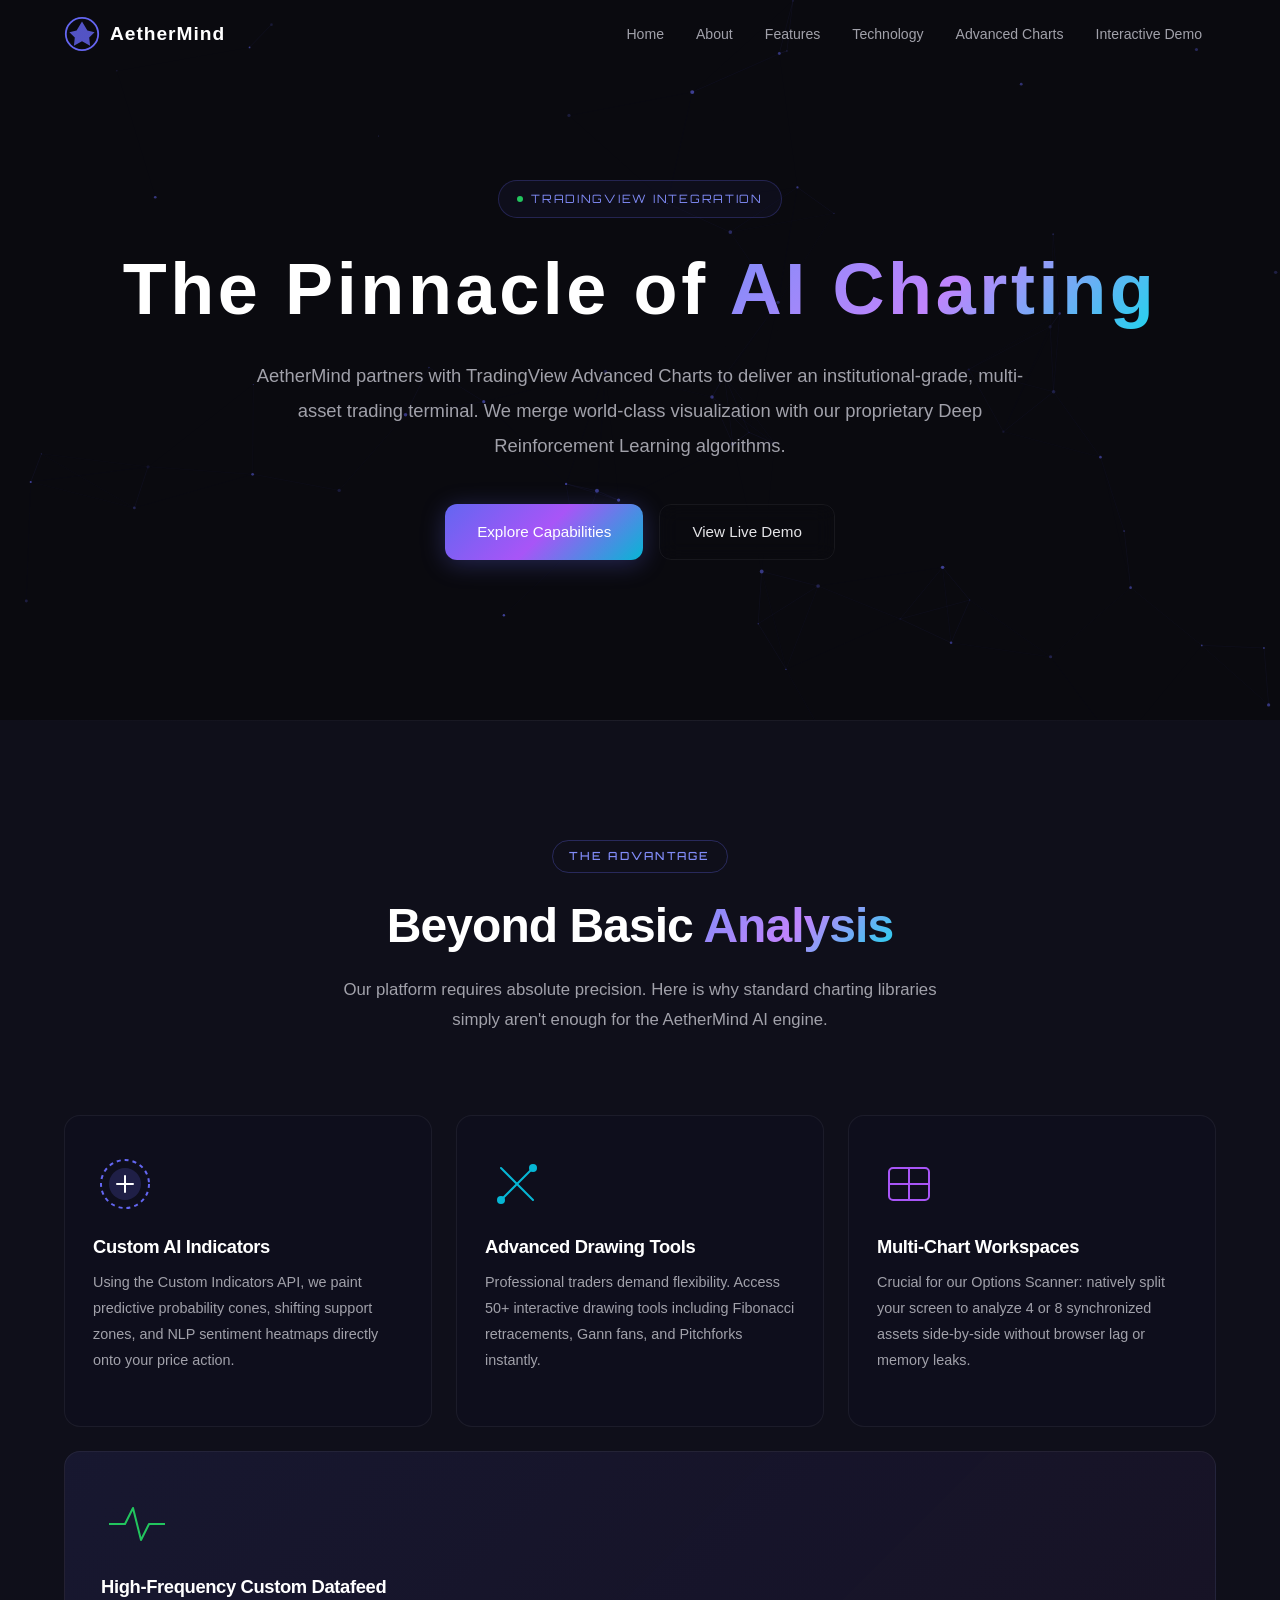
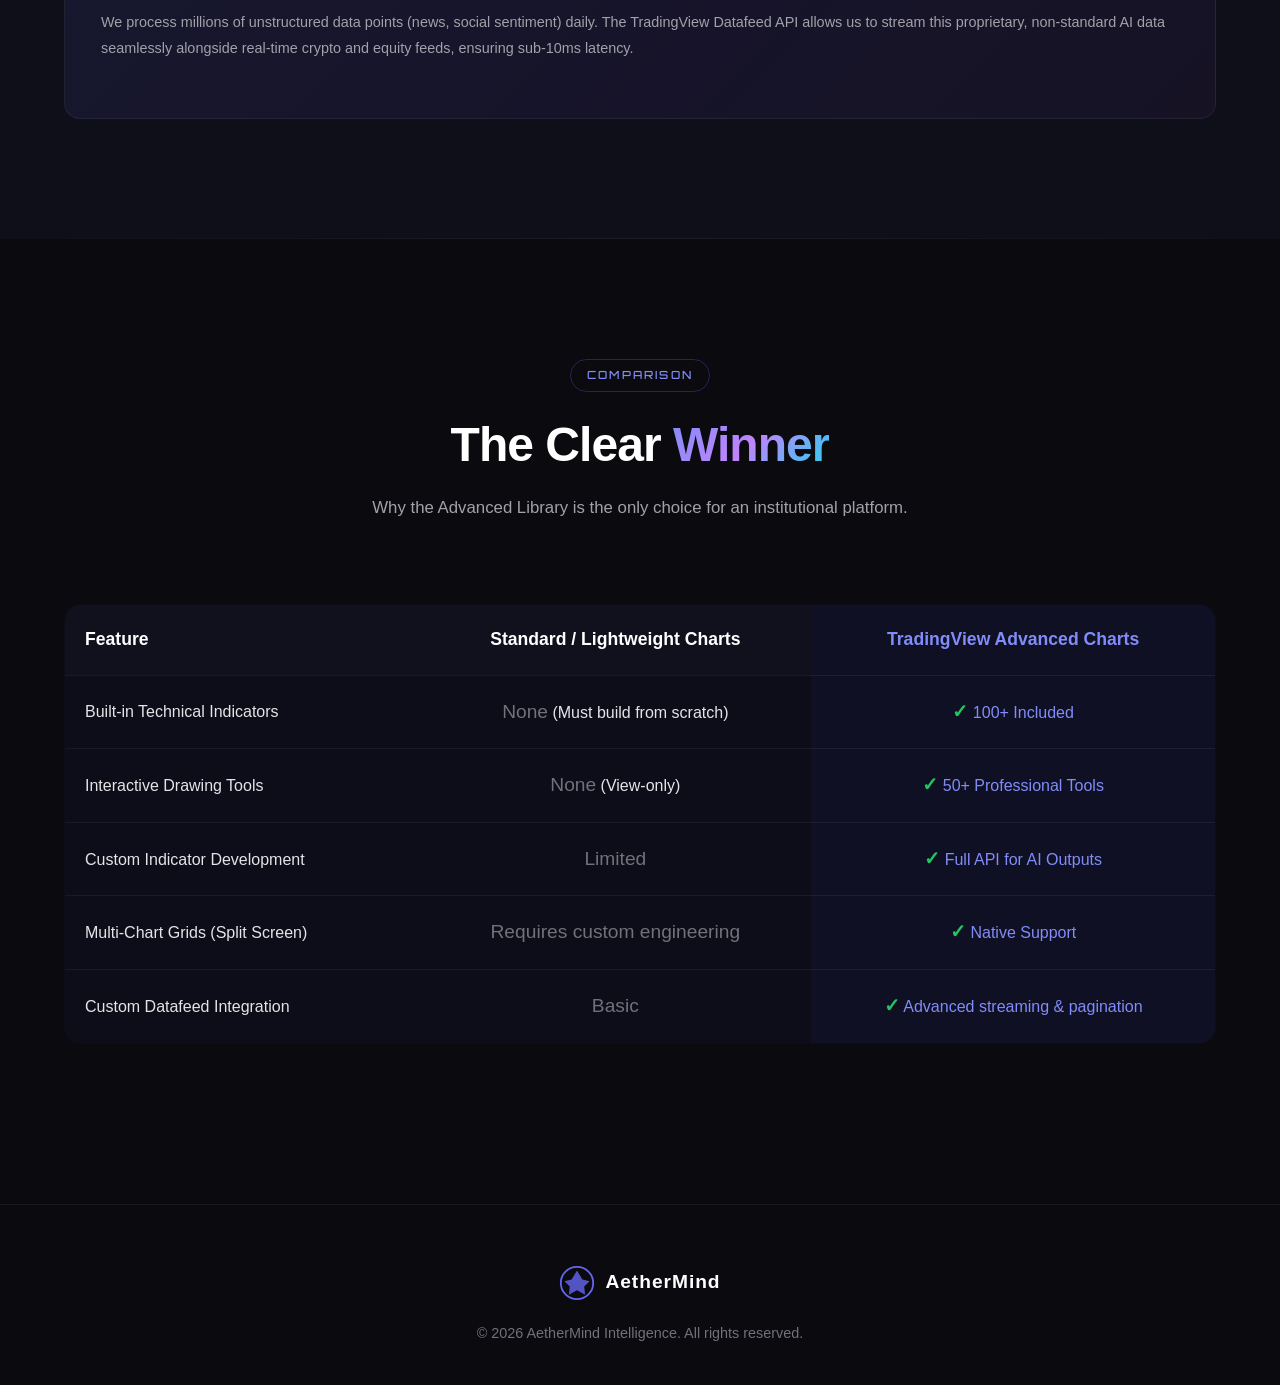
==== advanced-charts.html @ 01a62f2c "feat: add Advanced Charts page with TradingView integration details and feature comparison table" ====
<!DOCTYPE html>
<html lang="en">
<head>
    <meta charset="UTF-8">
    <meta name="viewport" content="width=device-width, initial-scale=1.0">
    <title>Advanced Charts - AetherMind</title>
    <meta name="description" content="Discover why AetherMind integrates TradingView Advanced Charts to deliver unparalleled AI-driven quantitative trading insights.">
    <link rel="preconnect" href="https://fonts.googleapis.com">
    <link rel="preconnect" href="https://fonts.gstatic.com" crossorigin>
    <link href="https://fonts.googleapis.com/css2?family=Inter:wght@300;400;500;600;700;900&family=Orbitron:wght@400;500;700;900&display=swap" rel="stylesheet">
    <link rel="stylesheet" href="style.css">
    <link rel="icon" type="image/svg+xml" href="favicon.svg">
    <style>
        /* Specific styles for this page */
        .comparison-table {
            width: 100%;
            border-collapse: collapse;
            margin-top: 40px;
            background: var(--color-bg-card);
            border: 1px solid var(--color-border);
            border-radius: var(--radius-lg);
            overflow: hidden;
        }
        
        .comparison-table th, .comparison-table td {
            padding: 20px;
            text-align: left;
            border-bottom: 1px solid var(--color-border);
        }

        .comparison-table th {
            background: rgba(255,255,255,0.02);
            font-size: 1.1rem;
            color: white;
            font-weight: 600;
        }

        .comparison-table th:not(:first-child) {
            text-align: center;
        }

        .comparison-table td:not(:first-child) {
            text-align: center;
            font-weight: 500;
        }

        .comparison-table tr:last-child td {
            border-bottom: none;
        }

        .comparison-table .highlight-col {
            background: rgba(99, 102, 241, 0.05);
            color: var(--color-primary-light);
        }

        .check-icon {
            color: var(--color-green);
            font-size: 1.2rem;
            font-weight: bold;
        }
        
        .cross-icon {
            color: var(--color-text-muted);
            font-size: 1.2rem;
        }
    </style>
</head>

<body>
    <!-- Background Canvas -->
    <canvas id="bgCanvas"></canvas>

    <!-- Navigation -->
    <nav class="navbar" id="navbar">
        <div class="nav-container">
            <a href="en.html" class="nav-logo" id="nav-logo">
                <div class="logo-icon">
                    <svg viewBox="0 0 40 40" fill="none" xmlns="http://www.w3.org/2000/svg">
                        <circle cx="20" cy="20" r="18" stroke="url(#logoGrad)" stroke-width="2" />
                        <path d="M20 6 L26 16 L34 18 L28 24 L29 33 L20 28 L11 33 L12 24 L6 18 L14 16 Z" fill="url(#logoGrad)" opacity="0.8" />
                        <defs>
                            <linearGradient id="logoGrad" x1="0" y1="0" x2="40" y2="40">
                                <stop offset="0%" stop-color="#6366f1" />
                                <stop offset="50%" stop-color="#a855f7" />
                                <stop offset="100%" stop-color="#06b6d4" />
                            </linearGradient>
                        </defs>
                    </svg>
                </div>
                <span class="logo-text">AetherMind</span>
            </a>
            <ul class="nav-links" id="nav-links">
                <li><a href="en.html#hero" class="nav-link">Home</a></li>
                <li><a href="en.html#about" class="nav-link">About</a></li>
                <li><a href="en.html#features" class="nav-link">Features</a></li>
                <li><a href="en.html#technology" class="nav-link">Technology</a></li>
                <li><a href="advanced-charts.html" class="nav-link active">Advanced Charts</a></li>
                <li><a href="demo.html" class="nav-link">Interactive Demo</a></li>
            </ul>
        </div>
    </nav>

    <!-- Hero Section -->
    <section class="hero" id="hero" style="min-height: 80vh; padding-top: 160px; text-align: center; flex-direction: column; justify-content: center;">
        <div class="container">
            <div class="hero-badge" style="margin: 0 auto 32px auto;">
                <span class="badge-dot"></span>
                TradingView Integration
            </div>
            <h1 class="hero-title" style="margin-bottom: 30px;">
                <span class="title-line">The Pinnacle of <span class="text-gradient">AI Charting</span></span>
            </h1>
            <p class="hero-description" style="max-width: 800px; margin: 0 auto 40px auto; font-size: 1.15rem;">
                AetherMind partners with TradingView Advanced Charts to deliver an institutional-grade, multi-asset trading terminal. We merge world-class visualization with our proprietary Deep Reinforcement Learning algorithms.
            </p>
            <div class="hero-actions" style="justify-content: center;">
                <a href="#benefits" class="btn btn-primary">
                    <span>Explore Capabilities</span>
                </a>
                <a href="demo.html" class="btn btn-outline">
                    View Live Demo
                </a>
            </div>
        </div>
    </section>

    <!-- Core Advantages Grid -->
    <section class="section section-dark" id="benefits">
        <div class="container">
            <div class="section-header">
                <span class="section-tag">THE ADVANTAGE</span>
                <h2 class="section-title">Beyond Basic <span class="text-gradient">Analysis</span></h2>
                <p class="section-subtitle">
                    Our platform requires absolute precision. Here is why standard charting libraries simply aren't enough for the AetherMind AI engine.
                </p>
            </div>
            <div class="features-grid">
                <div class="feature-card">
                    <div class="feature-icon">
                        <svg viewBox="0 0 64 64" fill="none"><circle cx="32" cy="32" r="24" stroke="#6366f1" stroke-width="2" stroke-dasharray="4 4" /><circle cx="32" cy="32" r="16" fill="rgba(99,102,241,0.2)" /><path d="M24 32h16m-8-8v16" stroke="#fff" stroke-width="2" stroke-linecap="round"/></svg>
                    </div>
                    <h3>Custom AI Indicators</h3>
                    <p>Using the Custom Indicators API, we paint predictive probability cones, shifting support zones, and NLP sentiment heatmaps directly onto your price action.</p>
                </div>
                <div class="feature-card">
                    <div class="feature-icon">
                        <svg viewBox="0 0 64 64" fill="none"><path d="M16 48L48 16M16 16l32 32" stroke="#06b6d4" stroke-width="2" stroke-linecap="round"/><circle cx="16" cy="48" r="4" fill="#06b6d4"/><circle cx="48" cy="16" r="4" fill="#06b6d4"/></svg>
                    </div>
                    <h3>Advanced Drawing Tools</h3>
                    <p>Professional traders demand flexibility. Access 50+ interactive drawing tools including Fibonacci retracements, Gann fans, and Pitchforks instantly.</p>
                </div>
                <div class="feature-card">
                    <div class="feature-icon">
                        <svg viewBox="0 0 64 64" fill="none"><rect x="12" y="16" width="40" height="32" rx="4" stroke="#a855f7" stroke-width="2"/><path d="M32 16v32M12 32h40" stroke="#a855f7" stroke-width="2"/></svg>
                    </div>
                    <h3>Multi-Chart Workspaces</h3>
                    <p>Crucial for our Options Scanner: natively split your screen to analyze 4 or 8 synchronized assets side-by-side without browser lag or memory leaks.</p>
                </div>
                <div class="feature-card feature-large" style="grid-column: span 3; display: flex; flex-direction: row; gap: 40px; align-items: center;">
                    <div style="flex: 1;">
                        <div class="feature-icon" style="margin-bottom: 20px;">
                            <svg viewBox="0 0 64 64" fill="none"><path d="M8 32h16l8-16 8 32 8-16h16" stroke="#22c55e" stroke-width="2" stroke-linejoin="round"/></svg>
                        </div>
                        <h3>High-Frequency Custom Datafeed</h3>
                        <p>We process millions of unstructured data points (news, social sentiment) daily. The TradingView Datafeed API allows us to stream this proprietary, non-standard AI data seamlessly alongside real-time crypto and equity feeds, ensuring sub-10ms latency.</p>
                    </div>
                </div>
            </div>
        </div>
    </section>

    <!-- Comparison Section -->
    <section class="section" id="comparison">
        <div class="container">
            <div class="section-header">
                <span class="section-tag">COMPARISON</span>
                <h2 class="section-title">The Clear <span class="text-gradient">Winner</span></h2>
                <p class="section-subtitle">
                    Why the Advanced Library is the only choice for an institutional platform.
                </p>
            </div>
            
            <table class="comparison-table">
                <thead>
                    <tr>
                        <th>Feature</th>
                        <th>Standard / Lightweight Charts</th>
                        <th class="highlight-col">TradingView Advanced Charts</th>
                    </tr>
                </thead>
                <tbody>
                    <tr>
                        <td>Built-in Technical Indicators</td>
                        <td><span class="cross-icon">None</span> (Must build from scratch)</td>
                        <td class="highlight-col"><span class="check-icon">✓</span> 100+ Included</td>
                    </tr>
                    <tr>
                        <td>Interactive Drawing Tools</td>
                        <td><span class="cross-icon">None</span> (View-only)</td>
                        <td class="highlight-col"><span class="check-icon">✓</span> 50+ Professional Tools</td>
                    </tr>
                    <tr>
                        <td>Custom Indicator Development</td>
                        <td><span class="cross-icon">Limited</span></td>
                        <td class="highlight-col"><span class="check-icon">✓</span> Full API for AI Outputs</td>
                    </tr>
                    <tr>
                        <td>Multi-Chart Grids (Split Screen)</td>
                        <td><span class="cross-icon">Requires custom engineering</span></td>
                        <td class="highlight-col"><span class="check-icon">✓</span> Native Support</td>
                    </tr>
                    <tr>
                        <td>Custom Datafeed Integration</td>
                        <td><span class="cross-icon">Basic</span></td>
                        <td class="highlight-col"><span class="check-icon">✓</span> Advanced streaming & pagination</td>
                    </tr>
                </tbody>
            </table>
        </div>
    </section>

    <!-- Footer -->
    <footer class="footer" id="footer" style="padding-top: 60px; padding-bottom: 40px; border-top: 1px solid var(--color-border); margin-top: 40px;">
        <div class="container" style="text-align: center;">
            <div class="nav-logo" style="justify-content: center; margin-bottom: 20px;">
                <div class="logo-icon">
                    <svg viewBox="0 0 40 40" fill="none" xmlns="http://www.w3.org/2000/svg">
                        <circle cx="20" cy="20" r="18" stroke="url(#logoGrad)" stroke-width="2" />
                        <path d="M20 6 L26 16 L34 18 L28 24 L29 33 L20 28 L11 33 L12 24 L6 18 L14 16 Z" fill="url(#logoGrad)" opacity="0.8" />
                    </svg>
                </div>
                <span class="logo-text">AetherMind</span>
            </div>
            <p style="color: var(--color-text-muted); font-size: 0.9rem;">&copy; 2026 AetherMind Intelligence. All rights reserved.</p>
        </div>
    </footer>

    <script src="script.js"></script>
</body>
</html>
---- style.css ----
/* ==========================================
   天衍智投 - TianYan AI Trading Platform
   Design System & Styles
   ========================================== */

/* === CSS Custom Properties === */
:root {
    --color-bg: #0a0a0f;
    --color-bg-secondary: #0f0f1a;
    --color-bg-card: rgba(15, 15, 30, 0.7);
    --color-bg-card-hover: rgba(25, 25, 50, 0.8);
    --color-surface: rgba(255, 255, 255, 0.03);
    --color-border: rgba(255, 255, 255, 0.06);
    --color-border-hover: rgba(255, 255, 255, 0.12);
    --color-text: #e4e4e7;
    --color-text-secondary: #a1a1aa;
    --color-text-muted: #71717a;
    --color-primary: #6366f1;
    --color-primary-light: #818cf8;
    --color-accent: #a855f7;
    --color-cyan: #06b6d4;
    --color-green: #22c55e;
    --color-red: #ef4444;
    --color-amber: #f59e0b;
    --gradient-primary: linear-gradient(135deg, #6366f1, #a855f7, #06b6d4);
    --gradient-text: linear-gradient(135deg, #818cf8, #c084fc, #22d3ee);
    --gradient-card: linear-gradient(135deg, rgba(99, 102, 241, 0.1), rgba(168, 85, 247, 0.05));
    --shadow-sm: 0 2px 8px rgba(0, 0, 0, 0.3);
    --shadow-md: 0 8px 32px rgba(0, 0, 0, 0.4);
    --shadow-lg: 0 16px 64px rgba(0, 0, 0, 0.5);
    --shadow-glow: 0 0 40px rgba(99, 102, 241, 0.15);
    --radius-sm: 8px;
    --radius-md: 12px;
    --radius-lg: 16px;
    --radius-xl: 24px;
    --font-sans: 'Noto Sans SC', -apple-system, BlinkMacSystemFont, sans-serif;
    --font-mono: 'Orbitron', 'Courier New', monospace;
    --transition-fast: 0.2s cubic-bezier(0.4, 0, 0.2, 1);
    --transition-base: 0.3s cubic-bezier(0.4, 0, 0.2, 1);
    --transition-slow: 0.5s cubic-bezier(0.4, 0, 0.2, 1);
}

/* === Reset & Base === */
*, *::before, *::after {
    margin: 0;
    padding: 0;
    box-sizing: border-box;
}

html {
    scroll-behavior: smooth;
    font-size: 16px;
    scroll-padding-top: 80px;
}

body {
    font-family: var(--font-sans);
    background-color: var(--color-bg);
    color: var(--color-text);
    line-height: 1.7;
    overflow-x: hidden;
    -webkit-font-smoothing: antialiased;
    -moz-osx-font-smoothing: grayscale;
}

::selection {
    background: rgba(99, 102, 241, 0.3);
    color: white;
}

/* === Background Canvas === */
#bgCanvas {
    position: fixed;
    top: 0;
    left: 0;
    width: 100%;
    height: 100%;
    z-index: 0;
    pointer-events: none;
}

/* === Typography === */
h1, h2, h3, h4 {
    font-weight: 700;
    line-height: 1.2;
    letter-spacing: -0.02em;
}

.text-gradient {
    background: var(--gradient-text);
    -webkit-background-clip: text;
    -webkit-text-fill-color: transparent;
    background-clip: text;
}

/* === Layout === */
.container {
    max-width: 1200px;
    margin: 0 auto;
    padding: 0 24px;
}

.section {
    position: relative;
    padding: 120px 0;
    z-index: 1;
}

.section-dark {
    background: var(--color-bg-secondary);
}

.section-dark::before {
    content: '';
    position: absolute;
    top: 0;
    left: 0;
    right: 0;
    height: 1px;
    background: linear-gradient(90deg, transparent, var(--color-border), transparent);
}

.section-dark::after {
    content: '';
    position: absolute;
    bottom: 0;
    left: 0;
    right: 0;
    height: 1px;
    background: linear-gradient(90deg, transparent, var(--color-border), transparent);
}

/* === Section Header === */
.section-header {
    text-align: center;
    margin-bottom: 80px;
}

.section-tag {
    display: inline-block;
    font-family: var(--font-mono);
    font-size: 0.7rem;
    font-weight: 500;
    letter-spacing: 0.2em;
    color: var(--color-primary-light);
    padding: 6px 16px;
    border: 1px solid rgba(99, 102, 241, 0.3);
    border-radius: 100px;
    margin-bottom: 24px;
    text-transform: uppercase;
}

.section-title {
    font-size: clamp(2rem, 4vw, 3rem);
    margin-bottom: 20px;
    color: white;
}

.section-subtitle {
    font-size: 1.05rem;
    color: var(--color-text-secondary);
    max-width: 640px;
    margin: 0 auto;
    line-height: 1.8;
}

/* === Buttons === */
.btn {
    display: inline-flex;
    align-items: center;
    gap: 8px;
    padding: 14px 32px;
    border-radius: var(--radius-md);
    font-size: 0.95rem;
    font-weight: 500;
    font-family: var(--font-sans);
    cursor: pointer;
    transition: all var(--transition-base);
    text-decoration: none;
    border: none;
    position: relative;
    overflow: hidden;
}

.btn-primary {
    background: var(--gradient-primary);
    color: white;
    box-shadow: 0 4px 24px rgba(99, 102, 241, 0.3);
}

.btn-primary:hover {
    transform: translateY(-2px);
    box-shadow: 0 8px 32px rgba(99, 102, 241, 0.4);
}

.btn-primary::after {
    content: '';
    position: absolute;
    inset: 0;
    background: linear-gradient(135deg, rgba(255,255,255,0.1), transparent);
    opacity: 0;
    transition: opacity var(--transition-fast);
}

.btn-primary:hover::after {
    opacity: 1;
}

.btn-outline {
    background: transparent;
    color: var(--color-text);
    border: 1px solid var(--color-border);
    backdrop-filter: blur(10px);
}

.btn-outline:hover {
    border-color: var(--color-primary);
    color: var(--color-primary-light);
    background: rgba(99, 102, 241, 0.05);
    transform: translateY(-2px);
}

.btn-full {
    width: 100%;
    justify-content: center;
}

/* === Navigation === */
.navbar {
    position: fixed;
    top: 0;
    left: 0;
    right: 0;
    z-index: 1000;
    padding: 16px 0;
    transition: all var(--transition-base);
}

.navbar.scrolled {
    background: rgba(10, 10, 15, 0.85);
    backdrop-filter: blur(20px) saturate(180%);
    border-bottom: 1px solid var(--color-border);
    padding: 10px 0;
}

.nav-container {
    max-width: 1200px;
    margin: 0 auto;
    padding: 0 24px;
    display: flex;
    align-items: center;
    justify-content: space-between;
}

.nav-logo {
    display: flex;
    align-items: center;
    gap: 10px;
    text-decoration: none;
    color: white;
}

.logo-icon {
    width: 36px;
    height: 36px;
}

.logo-icon svg {
    width: 100%;
    height: 100%;
}

.logo-text {
    font-size: 1.2rem;
    font-weight: 700;
    letter-spacing: 0.05em;
}

.nav-links {
    display: flex;
    list-style: none;
    gap: 4px;
}

.nav-link {
    color: var(--color-text-secondary);
    text-decoration: none;
    font-size: 0.88rem;
    font-weight: 400;
    padding: 8px 14px;
    border-radius: var(--radius-sm);
    transition: all var(--transition-fast);
}

.nav-link:hover,
.nav-link.active {
    color: white;
    background: rgba(255, 255, 255, 0.05);
}

.lang-switch {
    font-weight: 600 !important;
    color: var(--color-primary-light) !important;
    border: 1px solid rgba(99, 102, 241, 0.3) !important;
    border-radius: 6px !important;
    padding: 4px 12px !important;
    font-size: 0.82rem !important;
}

.lang-switch:hover {
    background: rgba(99, 102, 241, 0.15) !important;
    border-color: var(--color-primary) !important;
}

.nav-toggle {
    display: none;
    flex-direction: column;
    gap: 5px;
    background: none;
    border: none;
    cursor: pointer;
    padding: 8px;
}

.nav-toggle span {
    display: block;
    width: 22px;
    height: 2px;
    background: var(--color-text);
    border-radius: 2px;
    transition: all var(--transition-fast);
}

/* === Hero Section === */
.hero {
    position: relative;
    min-height: 100vh;
    display: flex;
    align-items: center;
    justify-content: center;
    padding: 120px 24px 80px;
    z-index: 1;
    gap: 60px;
    max-width: 1200px;
    margin: 0 auto;
}

.hero-content {
    flex: 1;
    max-width: 640px;
}

.hero-badge {
    display: inline-flex;
    align-items: center;
    gap: 8px;
    font-family: var(--font-mono);
    font-size: 0.72rem;
    letter-spacing: 0.15em;
    color: var(--color-primary-light);
    padding: 8px 18px;
    border: 1px solid rgba(99, 102, 241, 0.25);
    border-radius: 100px;
    margin-bottom: 32px;
    background: rgba(99, 102, 241, 0.05);
    text-transform: uppercase;
}

.badge-dot {
    width: 6px;
    height: 6px;
    border-radius: 50%;
    background: var(--color-green);
    animation: pulse 2s ease-in-out infinite;
}

@keyframes pulse {
    0%, 100% { opacity: 1; }
    50% { opacity: 0.3; }
}

.hero-title {
    margin-bottom: 24px;
}

.title-line {
    display: block;
    font-size: clamp(2.8rem, 6vw, 4.5rem);
    font-weight: 900;
    color: white;
    letter-spacing: 0.05em;
    line-height: 1.1;
}

.title-sub {
    display: block;
    font-size: clamp(1rem, 2.5vw, 1.4rem);
    font-weight: 400;
    color: var(--color-text-secondary);
    margin-top: 12px;
    letter-spacing: 0.02em;
}

.hero-description {
    font-size: 1.05rem;
    color: var(--color-text-secondary);
    margin-bottom: 40px;
    line-height: 1.9;
}

.hero-actions {
    display: flex;
    gap: 16px;
    margin-bottom: 60px;
    flex-wrap: wrap;
}

.hero-stats {
    display: flex;
    gap: 48px;
}

.stat-item {
    position: relative;
}

.stat-item::after {
    content: '';
    position: absolute;
    right: -24px;
    top: 50%;
    transform: translateY(-50%);
    width: 1px;
    height: 40px;
    background: var(--color-border);
}

.stat-item:last-child::after {
    display: none;
}

.stat-number {
    font-family: var(--font-mono);
    font-size: 1.8rem;
    font-weight: 700;
    color: white;
}

.stat-suffix {
    font-family: var(--font-mono);
    font-size: 1rem;
    color: var(--color-primary-light);
    margin-left: 2px;
}

.stat-label {
    display: block;
    font-size: 0.8rem;
    color: var(--color-text-muted);
    margin-top: 4px;
}

/* === Hero Visual === */
.hero-visual {
    flex: 0 0 400px;
}

.trading-card {
    background: var(--color-bg-card);
    border: 1px solid var(--color-border);
    border-radius: var(--radius-lg);
    padding: 24px;
    backdrop-filter: blur(20px);
    box-shadow: var(--shadow-lg), var(--shadow-glow);
    animation: float 6s ease-in-out infinite;
}

@keyframes float {
    0%, 100% { transform: translateY(0); }
    50% { transform: translateY(-12px); }
}

.card-header {
    display: flex;
    align-items: center;
    gap: 12px;
    margin-bottom: 20px;
}

.card-status {
    font-family: var(--font-mono);
    font-size: 0.65rem;
    font-weight: 700;
    padding: 3px 10px;
    border-radius: 100px;
    letter-spacing: 0.1em;
}

.card-status.live {
    background: rgba(34, 197, 94, 0.15);
    color: var(--color-green);
    border: 1px solid rgba(34, 197, 94, 0.3);
}

.card-pair {
    font-weight: 600;
    font-size: 1.1rem;
    color: white;
    flex: 1;
}

.card-change {
    font-family: var(--font-mono);
    font-size: 0.9rem;
    font-weight: 600;
}

.card-change.positive {
    color: var(--color-green);
}

.card-change.negative {
    color: var(--color-red);
}

.card-chart {
    height: 180px;
    margin-bottom: 20px;
    position: relative;
    overflow: hidden;
    border-radius: var(--radius-sm);
}

.card-metrics {
    display: flex;
    flex-direction: column;
    gap: 12px;
}

.metric {
    display: flex;
    justify-content: space-between;
    align-items: center;
    padding: 8px 12px;
    border-radius: var(--radius-sm);
    background: var(--color-surface);
}

.metric-label {
    font-size: 0.82rem;
    color: var(--color-text-muted);
}

.metric-value {
    font-family: var(--font-mono);
    font-size: 0.82rem;
    font-weight: 600;
    color: var(--color-text);
}

.metric-value.bullish {
    color: var(--color-green);
}

/* === Scroll Indicator === */
.hero-scroll {
    position: absolute;
    bottom: 40px;
    left: 50%;
    transform: translateX(-50%);
    z-index: 2;
}

.scroll-indicator {
    display: flex;
    flex-direction: column;
    align-items: center;
    gap: 8px;
    color: var(--color-text-muted);
    font-size: 0.75rem;
    letter-spacing: 0.1em;
}

.scroll-arrow {
    width: 20px;
    height: 30px;
    border: 2px solid var(--color-text-muted);
    border-radius: 10px;
    position: relative;
}

.scroll-arrow::before {
    content: '';
    position: absolute;
    top: 6px;
    left: 50%;
    transform: translateX(-50%);
    width: 3px;
    height: 8px;
    background: var(--color-text-muted);
    border-radius: 2px;
    animation: scrollBounce 2s ease-in-out infinite;
}

@keyframes scrollBounce {
    0%, 100% { transform: translateX(-50%) translateY(0); opacity: 1; }
    50% { transform: translateX(-50%) translateY(6px); opacity: 0.3; }
}

/* === About Section === */
.about-grid {
    display: grid;
    grid-template-columns: repeat(3, 1fr);
    gap: 24px;
}

.about-card {
    background: var(--color-bg-card);
    border: 1px solid var(--color-border);
    border-radius: var(--radius-lg);
    padding: 40px 32px;
    transition: all var(--transition-base);
    position: relative;
    overflow: hidden;
}

.about-card::before {
    content: '';
    position: absolute;
    top: 0;
    left: 0;
    right: 0;
    height: 2px;
    background: var(--gradient-primary);
    opacity: 0;
    transition: opacity var(--transition-base);
}

.about-card:hover {
    transform: translateY(-4px);
    border-color: var(--color-border-hover);
    box-shadow: var(--shadow-md), var(--shadow-glow);
}

.about-card:hover::before {
    opacity: 1;
}

.about-icon {
    width: 48px;
    height: 48px;
    margin-bottom: 24px;
}

.about-icon svg {
    width: 100%;
    height: 100%;
}

.about-card h3 {
    font-size: 1.3rem;
    color: white;
    margin-bottom: 12px;
}

.about-card p {
    color: var(--color-text-secondary);
    font-size: 0.95rem;
    line-height: 1.8;
}

/* === Features Section === */
.features-grid {
    display: grid;
    grid-template-columns: repeat(3, 1fr);
    gap: 24px;
}

.feature-card {
    background: var(--color-bg-card);
    border: 1px solid var(--color-border);
    border-radius: var(--radius-lg);
    padding: 36px 28px;
    transition: all var(--transition-base);
    position: relative;
    overflow: hidden;
}

.feature-card:hover {
    transform: translateY(-4px);
    border-color: var(--color-border-hover);
    box-shadow: var(--shadow-md);
}

.feature-card.feature-large {
    grid-column: span 3;
    display: grid;
    grid-template-columns: auto 1fr;
    grid-template-rows: auto auto auto;
    gap: 0 28px;
    padding: 40px 36px;
    background: var(--gradient-card);
}

.feature-card.feature-large .feature-number {
    grid-row: 1;
    grid-column: 1;
}

.feature-card.feature-large .feature-icon {
    grid-row: 2 / 4;
    grid-column: 1;
    align-self: center;
}

.feature-card.feature-large h3 {
    grid-row: 1;
    grid-column: 2;
    align-self: end;
}

.feature-card.feature-large p {
    grid-row: 2;
    grid-column: 2;
}

.feature-card.feature-large .feature-tags {
    grid-row: 3;
    grid-column: 2;
}

.feature-number {
    font-family: var(--font-mono);
    font-size: 0.7rem;
    color: var(--color-text-muted);
    margin-bottom: 20px;
    letter-spacing: 0.1em;
}

.feature-icon {
    width: 64px;
    height: 64px;
    margin-bottom: 20px;
}

.feature-icon svg {
    width: 100%;
    height: 100%;
}

.feature-card h3 {
    font-size: 1.15rem;
    color: white;
    margin-bottom: 12px;
}

.feature-card p {
    color: var(--color-text-secondary);
    font-size: 0.9rem;
    line-height: 1.8;
    margin-bottom: 16px;
}

.feature-tags {
    display: flex;
    gap: 8px;
    flex-wrap: wrap;
}

.tag {
    font-size: 0.72rem;
    padding: 4px 12px;
    border-radius: 100px;
    background: rgba(99, 102, 241, 0.1);
    color: var(--color-primary-light);
    border: 1px solid rgba(99, 102, 241, 0.2);
    font-weight: 500;
}

/* === Technology Section === */
.tech-architecture {
    margin-bottom: 60px;
}

.arch-layer {
    background: var(--color-bg-card);
    border: 1px solid var(--color-border);
    border-radius: var(--radius-lg);
    padding: 32px;
}

.layer-label {
    font-family: var(--font-mono);
    font-size: 0.72rem;
    color: var(--color-primary-light);
    letter-spacing: 0.15em;
    text-transform: uppercase;
    margin-bottom: 20px;
    text-align: center;
}

.layer-items {
    display: flex;
    justify-content: center;
    gap: 20px;
    flex-wrap: wrap;
}

.tech-item {
    display: flex;
    flex-direction: column;
    align-items: center;
    gap: 10px;
    padding: 20px 24px;
    border-radius: var(--radius-md);
    background: var(--color-surface);
    border: 1px solid var(--color-border);
    transition: all var(--transition-base);
    min-width: 120px;
    text-align: center;
}

.tech-item:hover {
    border-color: var(--color-primary);
    transform: translateY(-2px);
    box-shadow: 0 4px 20px rgba(99, 102, 241, 0.15);
}

.tech-item.highlight {
    border-color: rgba(168, 85, 247, 0.3);
    background: rgba(168, 85, 247, 0.05);
}

.tech-item.highlight:hover {
    border-color: var(--color-accent);
    box-shadow: 0 4px 20px rgba(168, 85, 247, 0.2);
}

.tech-icon {
    font-size: 1.8rem;
}

.tech-item span {
    font-size: 0.82rem;
    color: var(--color-text-secondary);
    line-height: 1.4;
}

.arch-connector {
    display: flex;
    flex-direction: column;
    align-items: center;
    padding: 8px 0;
    color: var(--color-text-muted);
}

.connector-line {
    width: 2px;
    height: 16px;
    background: linear-gradient(to bottom, var(--color-border), var(--color-primary));
}

.connector-arrow {
    width: 20px;
    height: 20px;
}

/* === Tech Details === */
.tech-details {
    display: grid;
    grid-template-columns: repeat(2, 1fr);
    gap: 24px;
}

.tech-detail-card {
    background: var(--color-bg-card);
    border: 1px solid var(--color-border);
    border-radius: var(--radius-lg);
    padding: 36px;
    transition: all var(--transition-base);
}

.tech-detail-card:hover {
    border-color: var(--color-border-hover);
    box-shadow: var(--shadow-md);
}

.tech-detail-card h3 {
    display: flex;
    align-items: center;
    gap: 12px;
    font-size: 1.1rem;
    color: white;
    margin-bottom: 16px;
}

.tech-detail-card h3 svg {
    color: var(--color-primary-light);
    flex-shrink: 0;
}

.tech-detail-card p {
    color: var(--color-text-secondary);
    font-size: 0.9rem;
    line-height: 1.8;
    margin-bottom: 20px;
}

.detail-list {
    list-style: none;
    display: flex;
    flex-direction: column;
    gap: 10px;
}

.detail-list li {
    position: relative;
    padding-left: 20px;
    font-size: 0.88rem;
    color: var(--color-text-secondary);
    line-height: 1.6;
}

.detail-list li::before {
    content: '';
    position: absolute;
    left: 0;
    top: 8px;
    width: 6px;
    height: 6px;
    border-radius: 50%;
    background: var(--gradient-primary);
}

/* === Charts Section === */
.chart-showcase {
    display: grid;
    grid-template-columns: 1fr 320px;
    gap: 24px;
}

.chart-demo {
    background: var(--color-bg-card);
    border: 1px solid var(--color-border);
    border-radius: var(--radius-lg);
    overflow: hidden;
    position: relative;
}

.chart-toolbar {
    display: flex;
    justify-content: space-between;
    align-items: center;
    padding: 12px 20px;
    border-bottom: 1px solid var(--color-border);
}

.toolbar-left {
    display: flex;
    gap: 4px;
}

.toolbar-btn {
    font-family: var(--font-mono);
    font-size: 0.72rem;
    padding: 6px 14px;
    border: 1px solid transparent;
    border-radius: var(--radius-sm);
    background: transparent;
    color: var(--color-text-muted);
    cursor: pointer;
    transition: all var(--transition-fast);
}

.toolbar-btn:hover {
    color: var(--color-text);
    background: var(--color-surface);
}

.toolbar-btn.active {
    color: var(--color-primary-light);
    border-color: rgba(99, 102, 241, 0.3);
    background: rgba(99, 102, 241, 0.1);
}

.toolbar-indicator {
    display: flex;
    align-items: center;
    gap: 8px;
    font-size: 0.78rem;
    color: var(--color-green);
}

.indicator-dot {
    width: 6px;
    height: 6px;
    border-radius: 50%;
    background: var(--color-green);
    animation: pulse 2s ease-in-out infinite;
}

#demoChart {
    width: 100%;
    display: block;
}

.chart-overlay-info {
    display: flex;
    gap: 24px;
    padding: 12px 20px;
    border-top: 1px solid var(--color-border);
}

.overlay-item {
    display: flex;
    align-items: center;
    gap: 8px;
}

.overlay-label {
    font-family: var(--font-mono);
    font-size: 0.7rem;
    color: var(--color-text-muted);
}

.overlay-value {
    font-family: var(--font-mono);
    font-size: 0.78rem;
    font-weight: 600;
}

/* === Chart Signals === */
.chart-signals {
    background: var(--color-bg-card);
    border: 1px solid var(--color-border);
    border-radius: var(--radius-lg);
    padding: 24px;
}

.chart-signals h3 {
    font-size: 0.95rem;
    color: white;
    margin-bottom: 20px;
    padding-bottom: 12px;
    border-bottom: 1px solid var(--color-border);
}

.signal-list {
    display: flex;
    flex-direction: column;
    gap: 12px;
}

.signal-item {
    display: flex;
    gap: 12px;
    padding: 12px;
    border-radius: var(--radius-sm);
    background: var(--color-surface);
    border: 1px solid var(--color-border);
    transition: all var(--transition-fast);
}

.signal-item:hover {
    border-color: var(--color-border-hover);
}

.signal-icon {
    font-size: 0.9rem;
    width: 28px;
    height: 28px;
    display: flex;
    align-items: center;
    justify-content: center;
    border-radius: 50%;
    flex-shrink: 0;
}

.signal-item.buy .signal-icon {
    background: rgba(34, 197, 94, 0.1);
    color: var(--color-green);
}

.signal-item.sell .signal-icon {
    background: rgba(239, 68, 68, 0.1);
    color: var(--color-red);
}

.signal-item.hold .signal-icon {
    background: rgba(245, 158, 11, 0.1);
    color: var(--color-amber);
}

.signal-info {
    flex: 1;
    min-width: 0;
}

.signal-header {
    display: flex;
    justify-content: space-between;
    align-items: center;
    margin-bottom: 4px;
}

.signal-type {
    font-size: 0.82rem;
    font-weight: 600;
    color: white;
}

.signal-time {
    font-family: var(--font-mono);
    font-size: 0.68rem;
    color: var(--color-text-muted);
}

.signal-detail {
    font-size: 0.75rem;
    color: var(--color-text-secondary);
}

/* === Team Section === */
.team-grid {
    display: grid;
    grid-template-columns: repeat(3, 1fr);
    gap: 24px;
}

.team-card {
    background: var(--color-bg-card);
    border: 1px solid var(--color-border);
    border-radius: var(--radius-lg);
    padding: 40px 28px;
    text-align: center;
    transition: all var(--transition-base);
}

.team-card:hover {
    transform: translateY(-4px);
    border-color: var(--color-border-hover);
    box-shadow: var(--shadow-md);
}

.team-avatar {
    width: 100px;
    height: 100px;
    margin: 0 auto 24px;
    border-radius: 50%;
    overflow: hidden;
    border: 2px solid var(--color-border);
}

.avatar-placeholder svg {
    width: 100%;
    height: 100%;
}

.team-card h3 {
    font-size: 1.15rem;
    color: white;
    margin-bottom: 4px;
}

.team-role {
    font-family: var(--font-mono);
    font-size: 0.72rem;
    color: var(--color-primary-light);
    letter-spacing: 0.1em;
    margin-bottom: 16px;
}

.team-desc {
    font-size: 0.88rem;
    color: var(--color-text-secondary);
    line-height: 1.7;
}

/* === Contact Section === */
.contact-grid {
    display: grid;
    grid-template-columns: 1fr 1fr;
    gap: 48px;
    align-items: start;
}

.contact-info {
    display: flex;
    flex-direction: column;
    gap: 28px;
}

.contact-item {
    display: flex;
    gap: 20px;
    align-items: flex-start;
}

.contact-icon {
    width: 48px;
    height: 48px;
    display: flex;
    align-items: center;
    justify-content: center;
    border-radius: var(--radius-md);
    background: rgba(99, 102, 241, 0.1);
    border: 1px solid rgba(99, 102, 241, 0.2);
    color: var(--color-primary-light);
    flex-shrink: 0;
}

.contact-item h4 {
    font-size: 0.95rem;
    color: white;
    margin-bottom: 4px;
}

.contact-item p {
    font-size: 0.88rem;
    color: var(--color-text-secondary);
    line-height: 1.6;
}

.contact-form {
    display: flex;
    flex-direction: column;
    gap: 20px;
}

.form-group {
    display: flex;
    flex-direction: column;
    gap: 6px;
}

.form-group label {
    font-size: 0.82rem;
    color: var(--color-text-secondary);
    font-weight: 500;
}

.form-group input,
.form-group select,
.form-group textarea {
    padding: 12px 16px;
    border-radius: var(--radius-sm);
    border: 1px solid var(--color-border);
    background: var(--color-surface);
    color: var(--color-text);
    font-family: var(--font-sans);
    font-size: 0.9rem;
    transition: all var(--transition-fast);
    outline: none;
}

.form-group input:focus,
.form-group select:focus,
.form-group textarea:focus {
    border-color: var(--color-primary);
    box-shadow: 0 0 0 3px rgba(99, 102, 241, 0.1);
}

.form-group input::placeholder,
.form-group textarea::placeholder {
    color: var(--color-text-muted);
}

.form-group select {
    cursor: pointer;
    appearance: none;
    background-image: url("data:image/svg+xml,%3Csvg xmlns='http://www.w3.org/2000/svg' width='12' height='12' fill='%2371717a' viewBox='0 0 16 16'%3E%3Cpath d='M8 12L2 6h12z'/%3E%3C/svg%3E");
    background-repeat: no-repeat;
    background-position: right 14px center;
    padding-right: 40px;
}

.form-group textarea {
    resize: vertical;
    min-height: 100px;
}

/* === Footer === */
.footer {
    position: relative;
    z-index: 1;
    background: var(--color-bg);
    border-top: 1px solid var(--color-border);
}

.footer-top {
    display: flex;
    justify-content: space-between;
    gap: 60px;
    padding: 60px 0 40px;
}

.footer-brand {
    max-width: 300px;
}

.footer-desc {
    font-size: 0.88rem;
    color: var(--color-text-muted);
    margin-top: 16px;
    line-height: 1.7;
}

.footer-links {
    display: flex;
    gap: 60px;
}

.footer-col {
    display: flex;
    flex-direction: column;
    gap: 12px;
}

.footer-col h4 {
    font-size: 0.88rem;
    color: white;
    margin-bottom: 4px;
}

.footer-col a {
    font-size: 0.82rem;
    color: var(--color-text-muted);
    text-decoration: none;
    transition: color var(--transition-fast);
}

.footer-col a:hover {
    color: var(--color-primary-light);
}

.footer-bottom {
    display: flex;
    justify-content: space-between;
    align-items: center;
    padding: 24px 0;
    border-top: 1px solid var(--color-border);
    font-size: 0.78rem;
    color: var(--color-text-muted);
}

.footer-legal {
    display: flex;
    gap: 24px;
}

.footer-legal a {
    color: var(--color-text-muted);
    text-decoration: none;
    transition: color var(--transition-fast);
}

.footer-legal a:hover {
    color: var(--color-primary-light);
}

/* === Animations === */
@keyframes fadeInUp {
    from {
        opacity: 0;
        transform: translateY(30px);
    }
    to {
        opacity: 1;
        transform: translateY(0);
    }
}

.animate-in {
    opacity: 0;
    transform: translateY(30px);
    transition: all 0.6s cubic-bezier(0.4, 0, 0.2, 1);
}

.animate-in.visible {
    opacity: 1;
    transform: translateY(0);
}

/* === Responsive === */
@media (max-width: 1024px) {
    .hero {
        flex-direction: column;
        text-align: center;
        padding-top: 140px;
    }
    
    .hero-visual {
        flex: 0 0 auto;
        width: 100%;
        max-width: 420px;
    }
    
    .hero-actions {
        justify-content: center;
    }
    
    .hero-stats {
        justify-content: center;
    }
    
    .features-grid {
        grid-template-columns: repeat(2, 1fr);
    }
    
    .feature-card.feature-large {
        grid-column: span 2;
    }
    
    .chart-showcase {
        grid-template-columns: 1fr;
    }
    
    .tech-details {
        grid-template-columns: 1fr;
    }
}

@media (max-width: 768px) {
    .nav-links {
        display: none;
        position: absolute;
        top: 100%;
        left: 0;
        right: 0;
        flex-direction: column;
        background: rgba(10, 10, 15, 0.95);
        backdrop-filter: blur(20px);
        padding: 16px 24px;
        border-bottom: 1px solid var(--color-border);
    }
    
    .nav-links.open {
        display: flex;
    }
    
    .nav-toggle {
        display: flex;
    }
    
    .section {
        padding: 80px 0;
    }
    
    .section-header {
        margin-bottom: 48px;
    }
    
    .about-grid {
        grid-template-columns: 1fr;
    }
    
    .features-grid {
        grid-template-columns: 1fr;
    }
    
    .feature-card.feature-large {
        grid-column: span 1;
        grid-template-columns: 1fr;
    }
    
    .feature-card.feature-large .feature-icon {
        grid-row: auto;
        grid-column: auto;
    }
    
    .feature-card.feature-large .feature-number,
    .feature-card.feature-large h3,
    .feature-card.feature-large p,
    .feature-card.feature-large .feature-tags {
        grid-column: 1;
        grid-row: auto;
    }
    
    .team-grid {
        grid-template-columns: 1fr;
    }
    
    .contact-grid {
        grid-template-columns: 1fr;
    }
    
    .hero-stats {
        flex-direction: column;
        gap: 24px;
        align-items: center;
    }
    
    .stat-item::after {
        display: none;
    }
    
    .chart-overlay-info {
        flex-wrap: wrap;
        gap: 12px;
    }
    
    .footer-top {
        flex-direction: column;
        gap: 40px;
    }
    
    .footer-links {
        gap: 32px;
        flex-wrap: wrap;
    }
    
    .footer-bottom {
        flex-direction: column;
        gap: 16px;
        text-align: center;
    }
}

@media (max-width: 480px) {
    .hero {
        padding-top: 120px;
    }
    
    .title-line {
        font-size: 2.4rem;
    }
    
    .hero-description br {
        display: none;
    }
    
    .trading-card {
        padding: 16px;
    }
    
    .layer-items {
        gap: 12px;
    }
    
    .tech-item {
        min-width: 100px;
        padding: 14px 16px;
    }
}
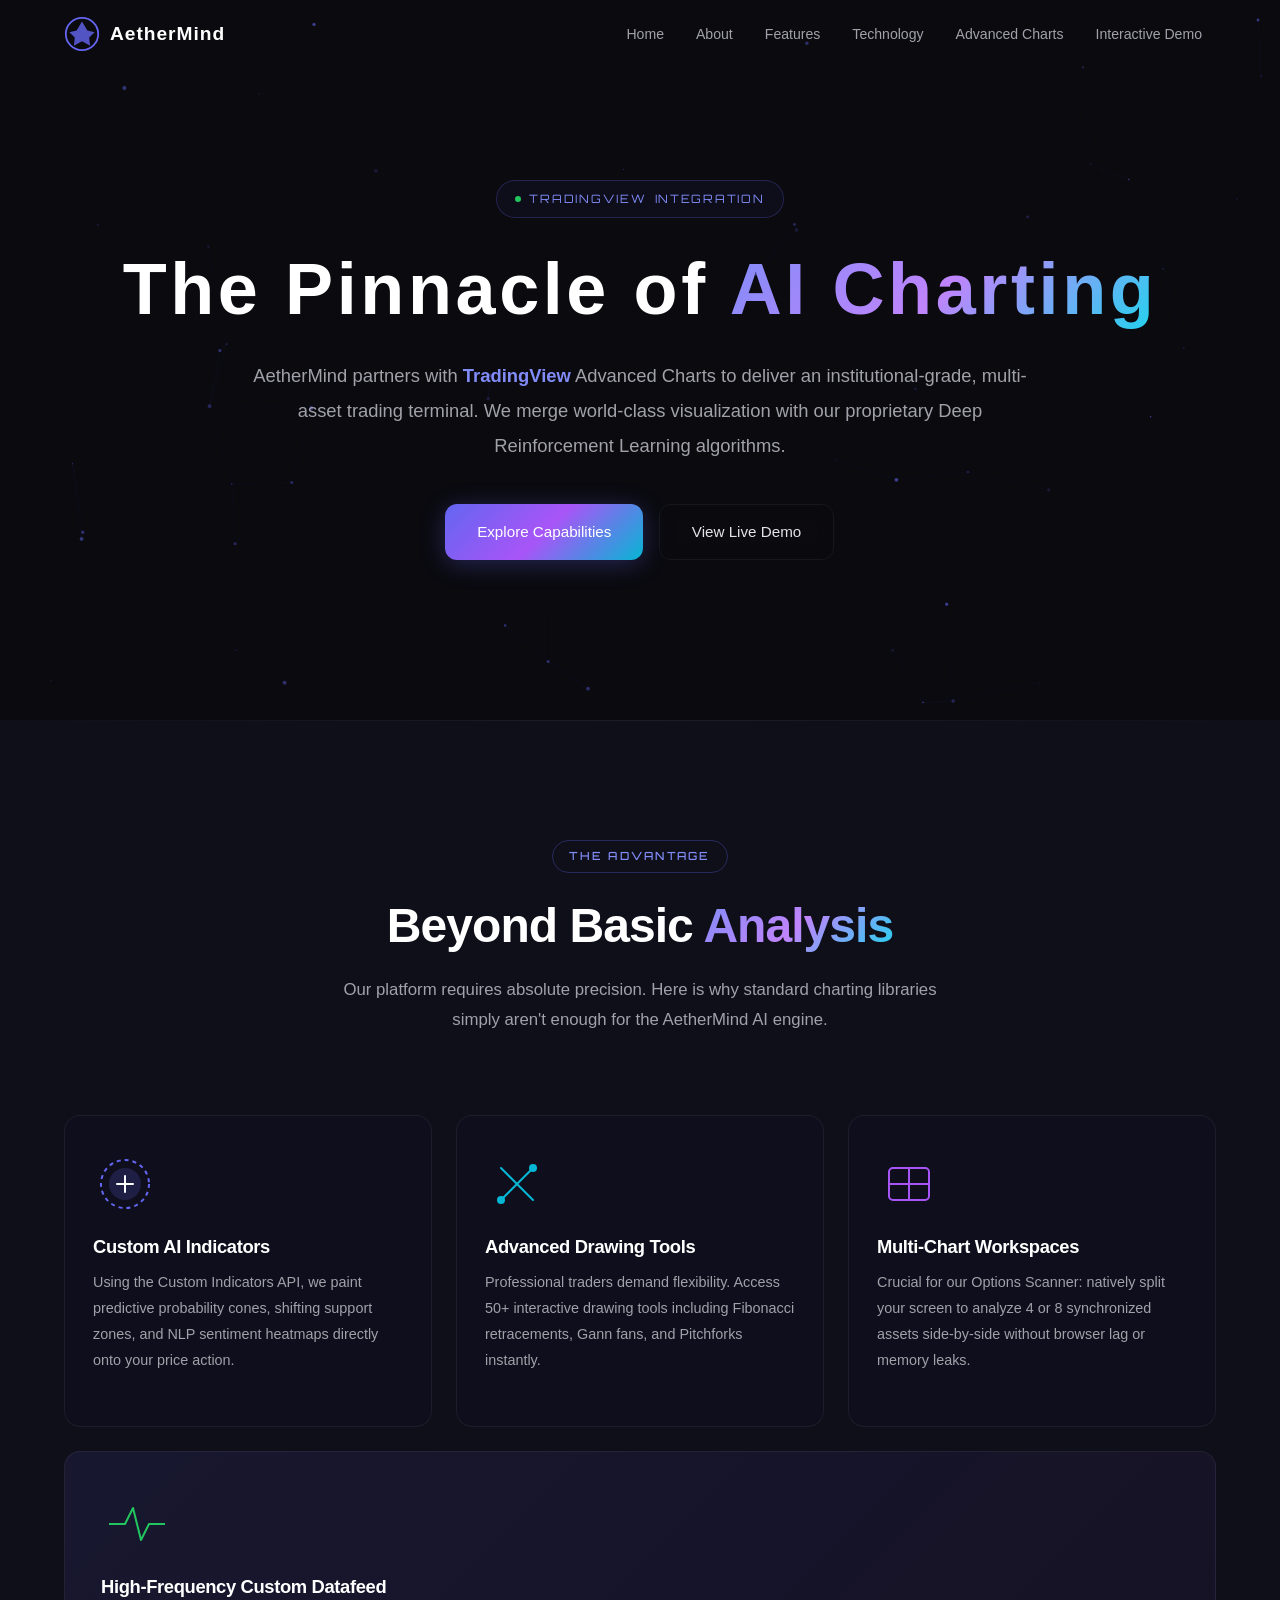
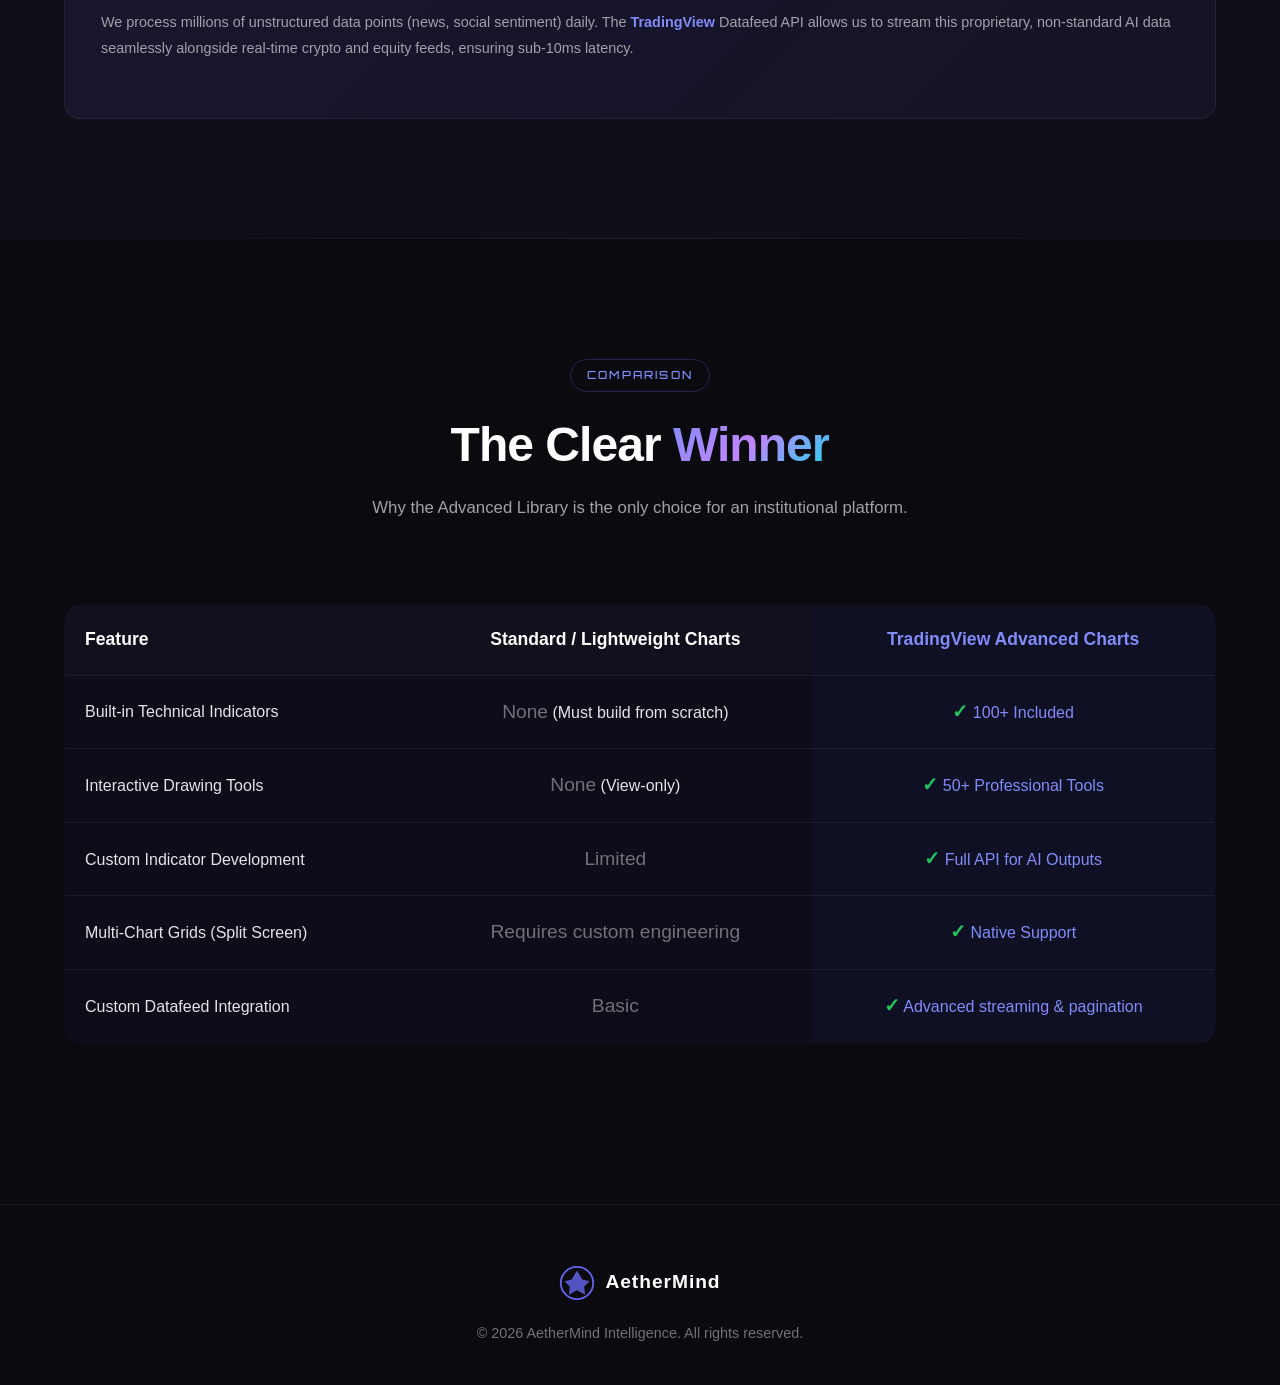
==== commit 7dbb4521: "feat: embed TradingView widgets and add attribution links throughout landing pages" ====
--- a/advanced-charts.html
+++ b/advanced-charts.html
@@ -105,13 +105,13 @@
         <div class="container">
             <div class="hero-badge" style="margin: 0 auto 32px auto;">
                 <span class="badge-dot"></span>
-                TradingView Integration
+                <a href="https://www.tradingview.com/" target="_blank" rel="noopener" style="color: inherit; text-decoration: none;">TradingView</a> Integration
             </div>
             <h1 class="hero-title" style="margin-bottom: 30px;">
                 <span class="title-line">The Pinnacle of <span class="text-gradient">AI Charting</span></span>
             </h1>
             <p class="hero-description" style="max-width: 800px; margin: 0 auto 40px auto; font-size: 1.15rem;">
-                AetherMind partners with TradingView Advanced Charts to deliver an institutional-grade, multi-asset trading terminal. We merge world-class visualization with our proprietary Deep Reinforcement Learning algorithms.
+                AetherMind partners with <a href="https://www.tradingview.com/" target="_blank" rel="noopener" style="color: var(--color-primary-light); text-decoration: none; font-weight: 600;">TradingView</a> Advanced Charts to deliver an institutional-grade, multi-asset trading terminal. We merge world-class visualization with our proprietary Deep Reinforcement Learning algorithms.
             </p>
             <div class="hero-actions" style="justify-content: center;">
                 <a href="#benefits" class="btn btn-primary">
@@ -162,7 +162,7 @@
                             <svg viewBox="0 0 64 64" fill="none"><path d="M8 32h16l8-16 8 32 8-16h16" stroke="#22c55e" stroke-width="2" stroke-linejoin="round"/></svg>
                         </div>
                         <h3>High-Frequency Custom Datafeed</h3>
-                        <p>We process millions of unstructured data points (news, social sentiment) daily. The TradingView Datafeed API allows us to stream this proprietary, non-standard AI data seamlessly alongside real-time crypto and equity feeds, ensuring sub-10ms latency.</p>
+                        <p>We process millions of unstructured data points (news, social sentiment) daily. The <a href="https://www.tradingview.com/" target="_blank" rel="noopener" style="color: var(--color-primary-light); text-decoration: none; font-weight: 600;">TradingView</a> Datafeed API allows us to stream this proprietary, non-standard AI data seamlessly alongside real-time crypto and equity feeds, ensuring sub-10ms latency.</p>
                     </div>
                 </div>
             </div>
@@ -185,7 +185,7 @@
                     <tr>
                         <th>Feature</th>
                         <th>Standard / Lightweight Charts</th>
-                        <th class="highlight-col">TradingView Advanced Charts</th>
+                        <th class="highlight-col"><a href="https://www.tradingview.com/" target="_blank" rel="noopener" style="color: inherit; text-decoration: none; font-weight: 600;">TradingView</a> Advanced Charts</th>
                     </tr>
                 </thead>
                 <tbody>
